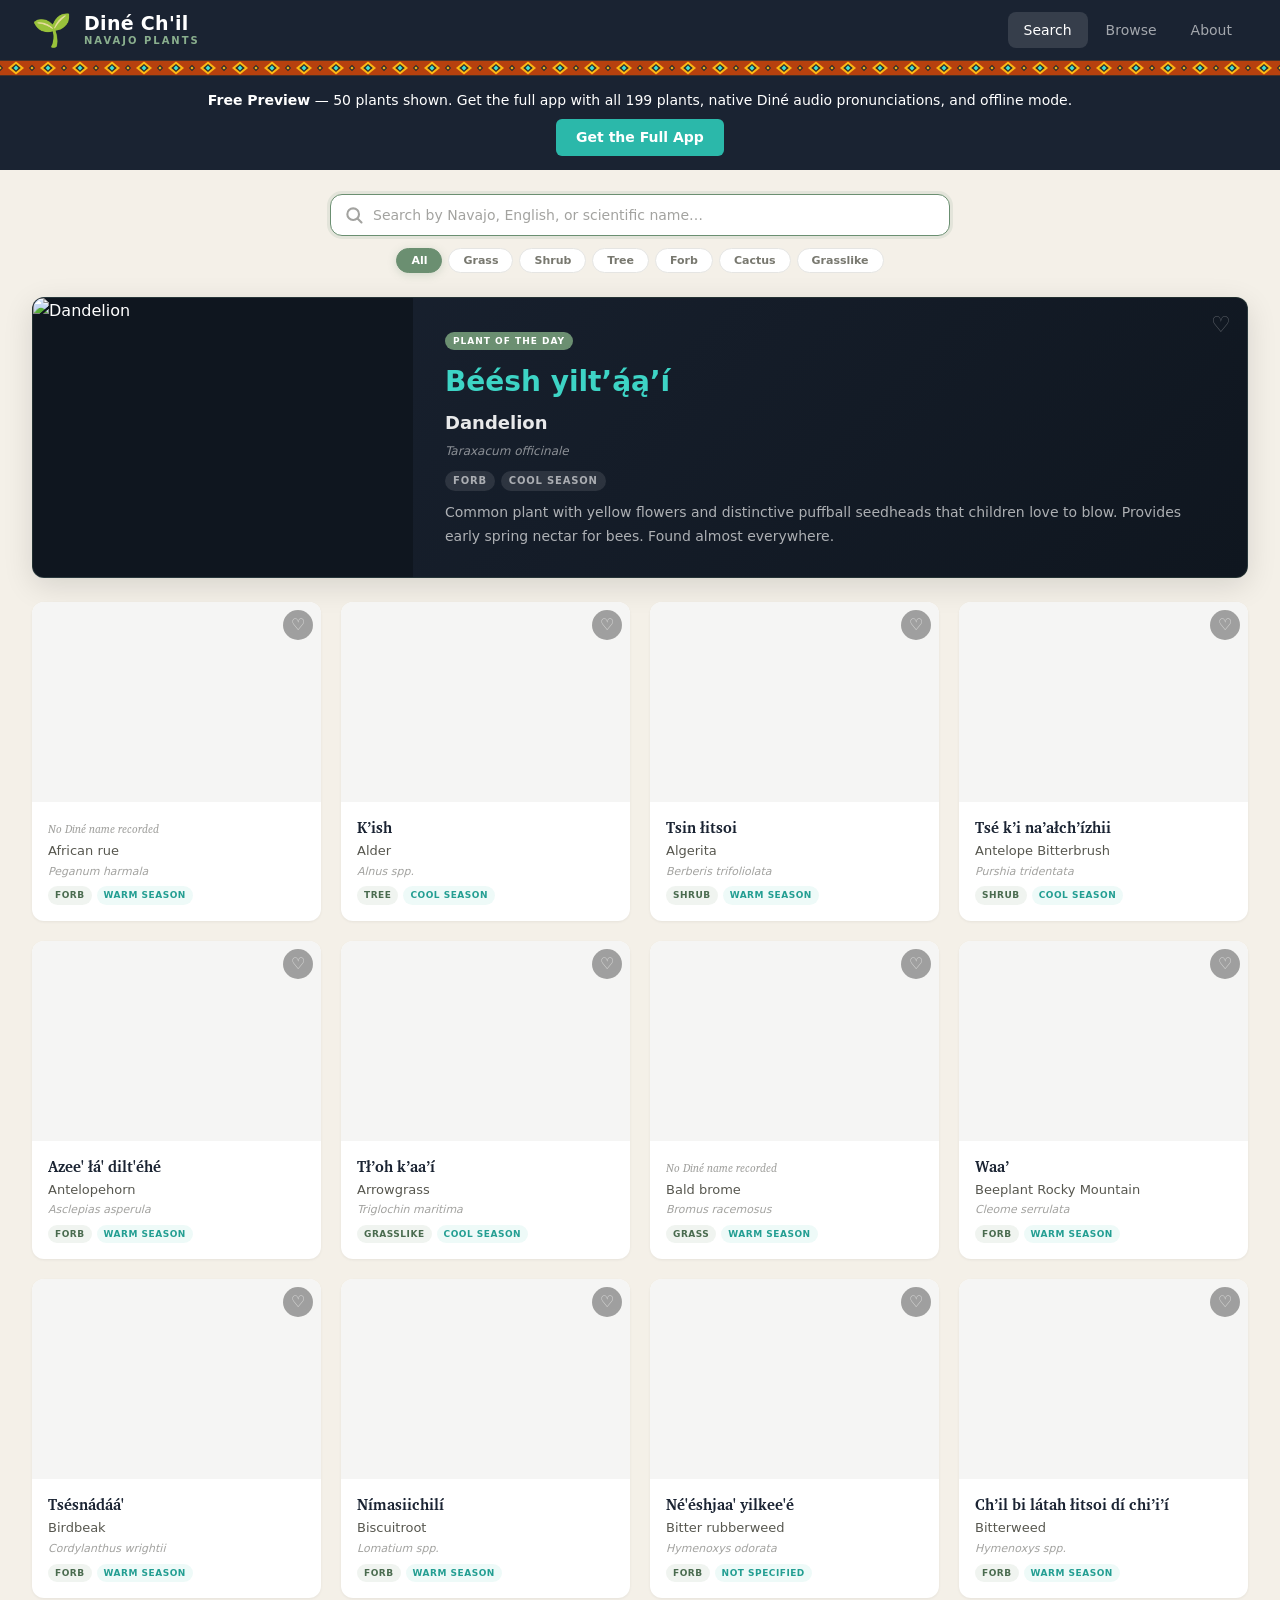
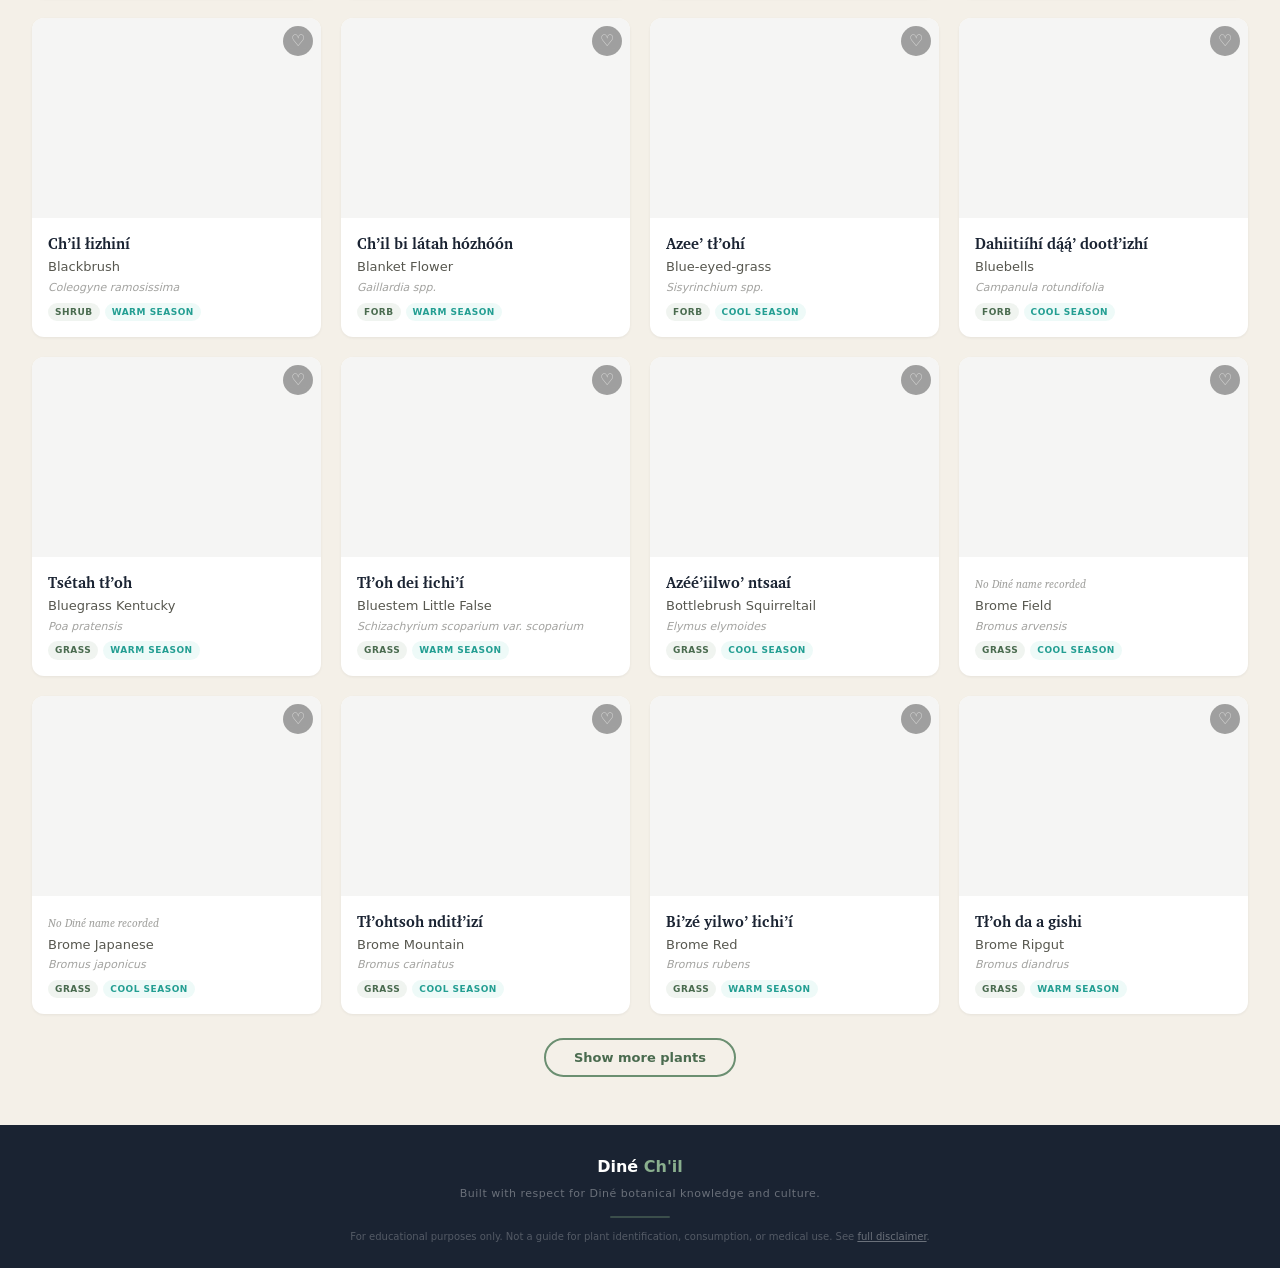
==== index.html @ a709531f "Free preview site — 50 plants, no audio, promo banner Limited version for GitHub Pages. Drives users" ====
<!DOCTYPE html>
<html lang="en">
<head>
  <meta charset="UTF-8">
  <meta name="viewport" content="width=device-width, initial-scale=1.0">
  <title>Diné Ch'il — Navajo Plants</title>
  <link rel="preconnect" href="https://fonts.googleapis.com">
  <link rel="preconnect" href="https://fonts.gstatic.com" crossorigin>
  <link href="https://fonts.googleapis.com/css2?family=Noto+Sans:wght@600;700&display=swap" rel="stylesheet">
  <link href="https://fonts.googleapis.com/css2?family=Charis+SIL:wght@400;700&display=swap" rel="stylesheet">
  <link rel="stylesheet" href="style.css">

  <!-- Open Graph / Link Preview -->
  <meta property="og:type" content="website">
  <meta property="og:title" content="Diné Ch'il — Navajo Plants">
  <meta property="og:description" content="Explore Navajo plant names and learn about the plants found across the Navajo Nation.">

  <!-- Twitter Card -->
  <meta name="twitter:card" content="summary_large_image">
  <meta name="twitter:title" content="Diné Ch'il — Navajo Plants">
  <meta name="twitter:description" content="Explore Navajo plant names and learn about the plants found across the Navajo Nation.">
</head>
<body>

  <!-- Top Navigation -->
  <nav class="top-nav">
    <div class="nav-inner">
      <a href="#" class="logo" data-nav="search">
        <div class="nav-logo-icon">&#127793;</div>
        <div class="nav-logo-text">
          <span class="nav-logo-title">Diné Ch'il</span>
          <span class="nav-logo-sub">NAVAJO PLANTS</span>
        </div>
      </a>
      <div class="nav-links">
        <a href="#" data-nav="search" class="active">Search</a>
        <a href="#" data-nav="browse">Browse</a>
        <a href="#" data-nav="about">About</a>
      </div>
      <button class="nav-hamburger" id="hamburger-btn" aria-label="Menu">
        <svg viewBox="0 0 24 24" width="24" height="24" fill="none" stroke="currentColor" stroke-width="2" stroke-linecap="round"><line x1="3" y1="6" x2="21" y2="6"/><line x1="3" y1="12" x2="21" y2="12"/><line x1="3" y1="18" x2="21" y2="18"/></svg>
      </button>
      <div class="nav-mobile-menu" id="mobile-menu">
        <a href="#" data-nav="search" class="active">Search</a>
        <a href="#" data-nav="browse">Browse</a>
        <a href="#" data-nav="about">About</a>
      </div>
    </div>
  </nav>

  <!-- Southwest Diamond Pattern Strip -->
  <div class="rug-strip" aria-hidden="true">
    <svg xmlns="http://www.w3.org/2000/svg" width="100%" height="100%" preserveAspectRatio="none">
      <defs>
        <pattern id="rug-pattern" x="0" y="0" width="32" height="16" patternUnits="userSpaceOnUse">
          <rect width="32" height="16" fill="#B7410E"/>
          <polygon points="16,1.6 24,8 16,14.4 8,8" fill="#FDB813" stroke="none"/>
          <polygon points="16,4 20.8,8 16,12 11.2,8" fill="#2C2C2C" stroke="none"/>
          <polygon points="16,5.6 18.4,8 16,10.4 13.6,8" fill="#40E0D0" stroke="none"/>
          <polygon points="0,4.8 3.2,8 0,11.2 -3.2,8" fill="#2C2C2C" stroke="none"/>
          <polygon points="0,6.4 1.6,8 0,9.6 -1.6,8" fill="#FDB813" stroke="none"/>
          <polygon points="32,4.8 35.2,8 32,11.2 28.8,8" fill="#2C2C2C" stroke="none"/>
          <polygon points="32,6.4 33.6,8 32,9.6 30.4,8" fill="#FDB813" stroke="none"/>
          <rect x="0" y="0" width="32" height="0.8" fill="#2C2C2C"/>
          <rect x="0" y="15.2" width="32" height="0.8" fill="#2C2C2C"/>
        </pattern>
      </defs>
      <rect width="100%" height="100%" fill="url(#rug-pattern)"/>
    </svg>
  </div>

  <!-- App Promo Banner -->
  <div class="promo-banner">
    <p><strong>Free Preview</strong> — 50 plants shown. Get the full app with all 199 plants, native Diné audio pronunciations, and offline mode.</p>
    <a href="#" class="promo-btn">Get the Full App</a>
  </div>

  <!-- HOME SECTION -->
  <section id="section-search" class="section active">
    <div class="content-wrap-wide">

      <!-- Search bar -->
      <div class="search-bar-wrap">
        <div class="search-box">
          <svg class="search-icon" viewBox="0 0 24 24" width="20" height="20" fill="none" stroke="currentColor" stroke-width="2.5" stroke-linecap="round"><circle cx="11" cy="11" r="7"/><line x1="16.5" y1="16.5" x2="21" y2="21"/></svg>
          <input type="text" id="search-input" placeholder="Search by Navajo, English, or scientific name…" autocomplete="off" spellcheck="false">
          <button id="clear-btn" class="clear-btn" aria-label="Clear search" hidden>&times;</button>
        </div>
        <div class="filter-row" id="filter-row">
          <button class="filter-chip active" data-type="all">All</button>
          <button class="filter-chip" data-type="Grass">Grass</button>
          <button class="filter-chip" data-type="Shrub">Shrub</button>
          <button class="filter-chip" data-type="Tree">Tree</button>
          <button class="filter-chip" data-type="Forb">Forb</button>
          <button class="filter-chip" data-type="Cactus">Cactus</button>
          <button class="filter-chip" data-type="Grasslike">Grasslike</button>
        </div>
      </div>

      <!-- Featured Plant of the Day -->
      <div class="featured-hero" id="featured-card">
        <div class="featured-img-wrap">
          <img id="featured-img" class="featured-img" src="" alt="">
        </div>
        <div class="featured-info">
          <span class="featured-label">Plant of the Day</span>
          <h2 class="featured-navajo" id="featured-navajo"></h2>
          <p class="featured-english" id="featured-english"></p>
          <p class="featured-scientific" id="featured-scientific"></p>
          <div class="featured-badges">
            <span class="featured-type-badge" id="featured-type"></span>
            <span class="featured-season-badge" id="featured-season"></span>
          </div>
          <p class="featured-desc" id="featured-desc"></p>
        </div>
        <button class="fav-btn" id="featured-fav" aria-label="Save to favorites">&#9825;</button>
      </div>

      <!-- Results count -->
      <div id="results-header" class="results-header" hidden>
        <span id="results-count"></span>
      </div>

      <!-- Plant card grid -->
      <div class="plant-grid" id="plant-grid"></div>

      <!-- Load more -->
      <button id="load-more" class="load-more" hidden>Show more plants</button>

    </div>
  </section>

  <!-- BROWSE SECTION -->
  <section id="section-browse" class="section">
    <div class="content-wrap">
      <h2 class="section-heading">Browse by Plant Type</h2>
      <div class="browse-type-grid" id="browse-type-grid"></div>
      <div id="browse-results" class="results-area" hidden>
        <h3 id="browse-type-heading" class="browse-type-heading"></h3>
        <div id="browse-list" class="plant-grid"></div>
        <button id="browse-more" class="load-more" hidden>Show more</button>
      </div>
    </div>
  </section>

  <!-- FAVORITES SECTION -->
  <section id="section-favorites" class="section">
    <div class="content-wrap">
      <h2 class="section-heading">Saved Plants</h2>
      <p id="fav-empty" class="empty-msg">No favorites yet. Tap the heart on any plant to save it here.</p>
      <div id="fav-list" class="plant-grid"></div>
    </div>
  </section>

  <!-- DETAIL MODAL -->
  <div class="detail-overlay" id="detail-overlay" hidden>
    <div class="detail-modal">
      <button class="detail-close" id="detail-close" aria-label="Close">&times;</button>
      <div class="detail-gallery" id="detail-gallery">
        <img class="detail-img" id="detail-img" src="" alt="">
        <button class="gallery-btn gallery-prev" id="gallery-prev" aria-label="Previous photo">&#8249;</button>
        <button class="gallery-btn gallery-next" id="gallery-next" aria-label="Next photo">&#8250;</button>
        <div class="gallery-dots" id="gallery-dots"></div>
        <div class="gallery-counter" id="gallery-counter"></div>
        <div class="gallery-notice" id="gallery-notice"></div>
      </div>
      <div class="detail-header">
        <span class="detail-type-badge" id="detail-type"></span>
        <span class="detail-season" id="detail-season"></span>
      </div>
      <div class="detail-navajo-wrap">
        <h2 class="detail-navajo" id="detail-navajo"></h2>
        <button class="audio-btn" id="audio-btn" aria-label="Listen to pronunciation" hidden>
          <svg viewBox="0 0 24 24" width="20" height="20" fill="none" stroke="currentColor" stroke-width="2" stroke-linecap="round" stroke-linejoin="round"><polygon points="11 5 6 9 2 9 2 15 6 15 11 19 11 5"/><path d="M15.54 8.46a5 5 0 0 1 0 7.07"/><path d="M19.07 4.93a10 10 0 0 1 0 14.14"/></svg>
        </button>
      </div>
      <h3 class="detail-english" id="detail-english"></h3>
      <p class="detail-scientific" id="detail-scientific"></p>
      <p class="detail-aka" id="detail-aka"></p>
      <div class="detail-description" id="detail-description"></div>
      <div class="detail-meta">
        <div class="detail-meta-item" id="detail-habitat-row">
          <span class="detail-meta-label">Habitat</span>
          <span class="detail-meta-value" id="detail-habitat"></span>
        </div>
        <div class="detail-meta-item" id="detail-considerations-row">
          <span class="detail-meta-label">Notes</span>
          <span class="detail-meta-value" id="detail-considerations"></span>
        </div>
      </div>
      <button class="detail-fav-btn" id="detail-fav">
        <span id="detail-fav-icon">&#9825;</span> Save to Favorites
      </button>
    </div>
  </div>

  <!-- FULLSCREEN LIGHTBOX (desktop only) -->
  <div class="lightbox-overlay" id="lightbox-overlay" hidden>
    <button class="lightbox-close" id="lightbox-close" aria-label="Close fullscreen">&times;</button>
    <div class="lightbox-content">
      <button class="lightbox-nav lightbox-prev" id="lightbox-prev" aria-label="Previous photo">&#8249;</button>
      <img class="lightbox-img" id="lightbox-img" src="" alt="">
      <button class="lightbox-nav lightbox-next" id="lightbox-next" aria-label="Next photo">&#8250;</button>
    </div>
    <div class="lightbox-counter" id="lightbox-counter"></div>
    <div class="lightbox-hint">Click anywhere or press Esc to close</div>
  </div>

  <!-- ABOUT SECTION -->
  <section id="section-about" class="section">
    <div class="content-wrap">
      <div class="about-content">
        <h2>About Diné Ch'il</h2>
        <p>This free preview contains <strong>50 of 199 plants found across the Navajo Nation</strong>. Get the full app with all plants, audio pronunciations by a native Diné speaker, and offline support.</p>
        <h3>How to Use</h3>
        <ul>
          <li><strong>Search</strong> — Type any Navajo, English, or scientific name. Filter by plant type using the chips below the search bar.</li>
          <li><strong>Browse</strong> — Explore plants grouped by type: grasses, shrubs, trees, forbs, cacti, and grasslike plants.</li>
          <li><strong>Details</strong> — Tap any plant to see its full information including habitat, growing season, and special notes.</li>
          <li><strong>Favorites</strong> — Tap the heart icon to save plants for quick reference.</li>
        </ul>
        <h3>Data</h3>
        <p>Plant data compiled for educational and cultural preservation purposes. Navajo names reflect traditional naming by Diné communities.</p>
        <h3>Disclaimer</h3>
        <p>This app is for <strong>educational and informational purposes only</strong>. It is not a field guide for identifying edible, medicinal, or toxic plants. Do not eat, touch, or use any plant based on information in this app. Plant identification requires expert knowledge — misidentification can result in serious injury or death.</p>
        <p>Information about plant toxicity to livestock is provided as general awareness only and should not replace consultation with a veterinarian or range management professional. The creators of this app accept no liability for any harm, injury, loss, or damage resulting from the use of information presented here.</p>
        <p>When in doubt, consult a qualified professional.</p>
        <h3>Photo Credits</h3>
        <p>Plant photographs are sourced from <a href="https://www.inaturalist.org" target="_blank" rel="noopener">iNaturalist</a> community observations, used under Creative Commons licenses (CC BY-NC). All photos remain the property of their original photographers.</p>
        <div id="photo-credits" class="photo-credits"></div>
        <p class="about-note">Diné Ch'il &bull; Built with respect for Diné botanical knowledge and culture.</p>
      </div>
    </div>
  </section>

  <!-- Footer -->
  <footer class="site-footer">
    <div class="footer-logo">Diné <span>Ch'il</span></div>
    <p class="footer-tagline">Built with respect for Diné botanical knowledge and culture.</p>
    <div class="footer-divider"></div>
    <p class="footer-disclaimer">For educational purposes only. Not a guide for plant identification, consumption, or medical use. See <a href="#" data-nav="about">full disclaimer</a>.</p>
  </footer>

  <!-- Mobile bottom nav -->
  <nav class="bottom-nav">
    <button data-nav="search" class="active">
      <svg viewBox="0 0 24 24" width="22" height="22" fill="none" stroke="currentColor" stroke-width="2" stroke-linecap="round"><circle cx="11" cy="11" r="7"/><line x1="16.5" y1="16.5" x2="21" y2="21"/></svg>
      <span>Search</span>
    </button>
    <button data-nav="browse">
      <svg viewBox="0 0 24 24" width="22" height="22" fill="none" stroke="currentColor" stroke-width="2" stroke-linecap="round"><path d="M4 6h16M4 12h16M4 18h10"/></svg>
      <span>Browse</span>
    </button>
    <button data-nav="favorites">
      <svg viewBox="0 0 24 24" width="22" height="22" fill="none" stroke="currentColor" stroke-width="2" stroke-linecap="round"><path d="M12 21l-1.45-1.32C5.4 15.36 2 12.28 2 8.5 2 5.42 4.42 3 7.5 3c1.74 0 3.41.81 4.5 2.09C13.09 3.81 14.76 3 16.5 3 19.58 3 22 5.42 22 8.5c0 3.78-3.4 6.86-8.55 11.18L12 21z"/></svg>
      <span>Favorites</span>
    </button>
    <button data-nav="about">
      <svg viewBox="0 0 24 24" width="22" height="22" fill="none" stroke="currentColor" stroke-width="2" stroke-linecap="round"><circle cx="12" cy="12" r="10"/><line x1="12" y1="16" x2="12" y2="12"/><line x1="12" y1="8" x2="12.01" y2="8"/></svg>
      <span>About</span>
    </button>
  </nav>

  <script src="app.js"></script>
</body>
</html>
---- style.css ----
/* ===== RESET & BASE ===== */
*, *::before, *::after { box-sizing: border-box; margin: 0; padding: 0; }

:root {
  --turquoise: #2BB8AA;
  --turquoise-dark: #239E92;
  --turquoise-light: #3DD4C5;
  --navy: #1A2332;
  --navy-deep: #0F161F;
  --cream: #F4F0E8;
  --sand: #EBE6DB;
  --clay: #C7593A;
  --clay-dark: #A94828;
  --clay-light: #D4734E;
  --sage: #6B8F71;
  --sage-dark: #4A6B4F;
  --sage-light: #8AAF8E;
  --white: #FFFFFF;
  --gray-50: #FAFAF9;
  --gray-100: #F5F5F4;
  --gray-200: #E5E5E3;
  --gray-300: #D4D4D2;
  --gray-400: #A3A3A0;
  --gray-500: #78786F;
  --gray-600: #57574F;
  --gray-800: #2C2C28;
  --radius: 12px;
  --radius-sm: 8px;
  --shadow-sm: 0 1px 3px rgba(0,0,0,.06);
  --shadow: 0 2px 8px rgba(0,0,0,.08);
  --shadow-lg: 0 8px 30px rgba(0,0,0,.12);
  --font: 'Segoe UI', system-ui, -apple-system, sans-serif;
  --transition: .2s ease;
}

html { scroll-behavior: smooth; }

body {
  font-family: var(--font);
  background: var(--cream);
  color: var(--gray-800);
  line-height: 1.6;
  min-height: 100vh;
  display: flex;
  flex-direction: column;
}

a { color: var(--turquoise-dark); text-decoration: none; }

/* ===== TOP NAV ===== */
.top-nav {
  background: var(--navy);
  color: var(--white);
  position: sticky;
  top: 0;
  z-index: 100;
}

.nav-inner {
  max-width: 1440px;
  margin: 0 auto;
  display: flex;
  align-items: center;
  justify-content: space-between;
  padding: 0 32px;
  height: 60px;
}

.logo {
  display: flex;
  align-items: center;
  gap: 12px;
  text-decoration: none;
  color: var(--white);
}

.nav-logo-icon { font-size: 32px; line-height: 1; }

.nav-logo-text {
  display: flex;
  flex-direction: column;
  line-height: 1.15;
}

.nav-logo-title { font-size: 19px; font-weight: 700; letter-spacing: .3px; }

.nav-logo-sub {
  font-size: 10px;
  font-weight: 600;
  letter-spacing: 2px;
  color: var(--sage-light);
  text-transform: uppercase;
}

.nav-links { display: flex; gap: 2px; }

.nav-links a {
  color: rgba(255,255,255,.6);
  padding: 7px 16px;
  border-radius: var(--radius-sm);
  font-size: 14px;
  font-weight: 500;
  transition: var(--transition);
}

.nav-links a:hover { color: var(--white); background: rgba(255,255,255,.07); }
.nav-links a.active { color: var(--white); background: rgba(255,255,255,.12); }

.nav-hamburger {
  display: none;
  background: none;
  border: none;
  color: var(--white);
  cursor: pointer;
  padding: 4px;
}

.nav-mobile-menu {
  display: none;
  position: absolute;
  top: 100%;
  right: 16px;
  background: var(--navy);
  border-radius: var(--radius-sm);
  box-shadow: var(--shadow-lg);
  overflow: hidden;
  z-index: 101;
  border: 1px solid rgba(255,255,255,.1);
}

.nav-mobile-menu.open { display: flex; flex-direction: column; }

.nav-mobile-menu a {
  color: rgba(255,255,255,.6);
  padding: 12px 24px;
  font-size: 14px;
  font-weight: 500;
  transition: var(--transition);
}

.nav-mobile-menu a:hover,
.nav-mobile-menu a.active {
  color: var(--white);
  background: rgba(255,255,255,.08);
}

/* ===== SOUTHWEST RUG DIAMOND STRIP ===== */
.rug-strip {
  height: 16px;
  position: relative;
  z-index: 1;
  overflow: hidden;
  line-height: 0;
}

.rug-strip svg { display: block; width: 100%; height: 100%; }

/* ===== SECTIONS ===== */
.section { display: none; background: var(--cream); flex-shrink: 0; }
.section.active { display: block; }

.content-wrap {
  max-width: 900px;
  margin: 0 auto;
  padding: 0 24px;
}

.content-wrap-wide {
  max-width: 1440px;
  margin: 0 auto;
  padding: 0 32px 48px;
}

.section-heading {
  font-size: 22px;
  font-weight: 700;
  margin: 24px 0 16px;
  color: var(--navy);
}

/* ===== SEARCH BAR ===== */
.search-bar-wrap {
  max-width: 620px;
  margin: 24px auto 0;
  text-align: center;
}

.search-box {
  position: relative;
  display: flex;
  align-items: center;
}

.search-icon {
  position: absolute;
  left: 14px;
  color: var(--gray-400);
  pointer-events: none;
}

#search-input {
  width: 100%;
  padding: 12px 44px 12px 42px;
  font-size: 14px;
  font-family: var(--font);
  border: 1.5px solid var(--gray-200);
  border-radius: var(--radius);
  outline: none;
  background: var(--white);
  color: var(--gray-800);
  transition: var(--transition);
  box-shadow: var(--shadow-sm);
}

#search-input::placeholder { color: var(--gray-400); }
#search-input:focus { border-color: var(--sage); box-shadow: 0 0 0 3px rgba(107,143,113,.12); }

.clear-btn {
  position: absolute;
  right: 10px;
  background: none;
  border: none;
  font-size: 20px;
  color: var(--gray-400);
  cursor: pointer;
  padding: 4px 8px;
  line-height: 1;
}

.clear-btn:hover { color: var(--gray-800); }

/* ===== FILTER CHIPS ===== */
.filter-row {
  display: flex;
  flex-wrap: wrap;
  justify-content: center;
  gap: 6px;
  margin-top: 12px;
}

.filter-chip {
  padding: 5px 14px;
  font-size: 11px;
  font-family: var(--font);
  font-weight: 600;
  border: 1.5px solid var(--gray-200);
  border-radius: 999px;
  background: var(--white);
  color: var(--gray-500);
  cursor: pointer;
  transition: var(--transition);
}

.filter-chip:hover { border-color: var(--sage); color: var(--sage-dark); }
.filter-chip:active { transform: scale(.96); }

.filter-chip.active {
  background: var(--sage);
  color: var(--white);
  border-color: var(--sage);
  box-shadow: 0 2px 8px rgba(107,143,113,.25);
}

/* ===== FEATURED HERO ===== */
.featured-hero {
  display: flex;
  background: linear-gradient(135deg, var(--navy) 0%, var(--navy-deep) 100%);
  color: var(--white);
  border-radius: var(--radius);
  overflow: hidden;
  position: relative;
  margin: 24px 0;
  box-shadow: var(--shadow-lg);
  cursor: pointer;
  border: 1px solid rgba(107,143,113,.2);
}

.featured-img-wrap {
  width: 380px;
  min-height: 260px;
  flex-shrink: 0;
  overflow: hidden;
  background: var(--navy-deep);
}

.featured-img {
  width: 100%;
  height: 100%;
  object-fit: cover;
  display: block;
}

.featured-info {
  padding: 28px 32px;
  flex: 1;
  min-width: 0;
}

.featured-label {
  display: inline-block;
  background: var(--sage);
  color: var(--white);
  font-size: 9px;
  font-weight: 700;
  text-transform: uppercase;
  letter-spacing: 1px;
  padding: 2px 8px;
  border-radius: 999px;
  margin-bottom: 10px;
}

.featured-navajo {
  font-size: 28px;
  font-weight: 700;
  margin-bottom: 4px;
  color: var(--turquoise-light);
}

.featured-english {
  font-size: 18px;
  font-weight: 600;
  opacity: .9;
  margin-bottom: 4px;
}

.featured-scientific {
  font-size: 12px;
  font-style: italic;
  opacity: .5;
  margin-bottom: 10px;
}

.featured-badges {
  display: flex;
  gap: 6px;
  margin-bottom: 10px;
}

.featured-type-badge,
.featured-season-badge {
  display: inline-block;
  background: rgba(255,255,255,.1);
  color: rgba(255,255,255,.6);
  font-size: 10px;
  font-weight: 600;
  text-transform: uppercase;
  letter-spacing: .8px;
  padding: 2px 8px;
  border-radius: 999px;
}

.featured-desc {
  font-size: 14px;
  opacity: .65;
  line-height: 1.7;
}

.fav-btn {
  position: absolute;
  top: 16px;
  right: 16px;
  background: none;
  border: none;
  font-size: 22px;
  color: rgba(255,255,255,.3);
  cursor: pointer;
  transition: var(--transition);
  line-height: 1;
  z-index: 2;
}

.fav-btn:hover { color: var(--clay); }
.fav-btn.saved { color: var(--clay); }

/* ===== RESULTS HEADER ===== */
.results-header {
  font-size: 13px;
  color: var(--gray-500);
  margin-bottom: 12px;
  font-weight: 600;
}

/* ===== PLANT CARD GRID ===== */
.plant-grid {
  display: grid;
  grid-template-columns: repeat(auto-fill, minmax(280px, 1fr));
  gap: 20px;
}

.plant-card {
  background: var(--white);
  border-radius: var(--radius);
  overflow: hidden;
  box-shadow: var(--shadow-sm);
  cursor: pointer;
  transition: transform .2s ease, box-shadow .2s ease;
  position: relative;
}

.plant-card:hover {
  transform: translateY(-4px);
  box-shadow: var(--shadow-lg);
}

.plant-card-img-wrap {
  width: 100%;
  height: 200px;
  overflow: hidden;
  background: var(--gray-100);
}

.plant-card-img {
  width: 100%;
  height: 100%;
  object-fit: cover;
  display: block;
  transition: transform .3s ease;
}

.plant-card:hover .plant-card-img { transform: scale(1.05); }

.plant-card-body {
  padding: 14px 16px 16px;
}

.plant-card-navajo {
  font-size: 15px;
  font-weight: 700;
  color: var(--navy);
  margin-bottom: 1px;
  white-space: nowrap;
  overflow: hidden;
  text-overflow: ellipsis;
  font-family: 'Charis SIL', serif;
}

.plant-card-english {
  font-size: 13px;
  color: var(--gray-600);
  margin-bottom: 1px;
  white-space: nowrap;
  overflow: hidden;
  text-overflow: ellipsis;
}

.plant-card-scientific {
  font-size: 11px;
  color: var(--gray-400);
  font-style: italic;
  margin-bottom: 6px;
  white-space: nowrap;
  overflow: hidden;
  text-overflow: ellipsis;
}

.plant-card-badges {
  display: flex;
  gap: 5px;
  flex-wrap: wrap;
}

.plant-card-badge {
  display: inline-block;
  font-size: 9px;
  font-weight: 600;
  text-transform: uppercase;
  letter-spacing: .5px;
  padding: 2px 7px;
  border-radius: 999px;
  background: rgba(107,143,113,.1);
  color: var(--sage-dark);
}

.plant-card-badge.season {
  background: rgba(43,184,170,.08);
  color: var(--turquoise-dark);
}

.plant-card-fav {
  position: absolute;
  top: 8px;
  right: 8px;
  background: rgba(0,0,0,.35);
  border: none;
  font-size: 16px;
  color: rgba(255,255,255,.7);
  cursor: pointer;
  transition: var(--transition);
  line-height: 1;
  width: 30px;
  height: 30px;
  border-radius: 50%;
  display: flex;
  align-items: center;
  justify-content: center;
  backdrop-filter: blur(4px);
}

.plant-card-fav:hover { color: var(--clay-light); background: rgba(0,0,0,.5); }
.plant-card-fav.saved { color: var(--clay); background: rgba(255,255,255,.85); }

.plant-card-no-navajo {
  color: var(--gray-400);
  font-style: italic;
  font-size: 11px;
  font-weight: 400;
}

.detail-navajo-missing {
  font-size: 14px;
  font-style: italic;
  color: var(--gray-400);
  font-weight: 400;
}

.load-more {
  display: block;
  margin: 24px auto 0;
  padding: 10px 28px;
  font-size: 13px;
  font-family: var(--font);
  font-weight: 600;
  border: 2px solid var(--sage);
  border-radius: 999px;
  background: transparent;
  color: var(--sage-dark);
  cursor: pointer;
  transition: var(--transition);
}

.load-more:hover { background: var(--sage); color: var(--white); }

/* ===== BROWSE TYPE GRID ===== */
.browse-type-grid {
  display: grid;
  grid-template-columns: repeat(auto-fill, minmax(140px, 1fr));
  gap: 10px;
  margin-bottom: 20px;
}

.browse-type-tile {
  display: flex;
  flex-direction: column;
  align-items: center;
  justify-content: center;
  background: var(--white);
  border: 1.5px solid var(--gray-200);
  border-radius: var(--radius);
  padding: 18px 12px;
  cursor: pointer;
  transition: var(--transition);
}

.browse-type-tile:hover { border-color: var(--sage); }
.browse-type-tile.active { background: var(--sage); color: var(--white); border-color: var(--sage); }

.browse-type-icon { font-size: 28px; margin-bottom: 6px; line-height: 1; }
.browse-type-name { font-size: 13px; font-weight: 700; color: var(--navy); }
.browse-type-tile.active .browse-type-name { color: var(--white); }
.browse-type-count { font-size: 10px; color: var(--gray-400); margin-top: 2px; }
.browse-type-tile.active .browse-type-count { color: rgba(255,255,255,.7); }

.browse-type-heading {
  font-size: 18px;
  color: var(--navy);
  margin-bottom: 10px;
}

.results-list { list-style: none; }

/* ===== DETAIL MODAL ===== */
.detail-overlay {
  position: fixed;
  inset: 0;
  background: rgba(15,22,31,.6);
  z-index: 200;
  display: flex;
  align-items: center;
  justify-content: center;
  padding: 20px;
  backdrop-filter: blur(4px);
}

.detail-overlay[hidden] { display: none; }

.detail-modal {
  background: var(--white);
  border-radius: var(--radius);
  max-width: 620px;
  width: 100%;
  max-height: 90vh;
  overflow-y: auto;
  padding: 0;
  position: relative;
  box-shadow: var(--shadow-lg);
  animation: modalIn .2s ease;
}

@keyframes modalIn {
  from { opacity: 0; transform: translateY(20px) scale(.97); }
  to { opacity: 1; transform: translateY(0) scale(1); }
}

.detail-gallery {
  position: relative;
  width: 100%;
  overflow: hidden;
  background: var(--gray-100);
}

.detail-img {
  width: 100%;
  height: 360px;
  object-fit: cover;
  display: block;
  background: var(--gray-100);
  cursor: zoom-in;
}

.gallery-btn {
  position: absolute;
  top: 50%;
  transform: translateY(-50%);
  background: rgba(0,0,0,.45);
  border: none;
  color: var(--white);
  font-size: 28px;
  width: 36px;
  height: 36px;
  border-radius: 50%;
  cursor: pointer;
  display: flex;
  align-items: center;
  justify-content: center;
  transition: var(--transition);
  backdrop-filter: blur(4px);
  z-index: 2;
  line-height: 1;
  padding: 0 0 2px;
}

.gallery-btn:hover { background: rgba(0,0,0,.7); }

.gallery-prev { left: 10px; }
.gallery-next { right: 10px; }

.gallery-dots {
  position: absolute;
  bottom: 10px;
  left: 50%;
  transform: translateX(-50%);
  display: flex;
  gap: 6px;
  z-index: 2;
}

.gallery-dot {
  width: 8px;
  height: 8px;
  border-radius: 50%;
  border: none;
  background: rgba(255,255,255,.4);
  cursor: pointer;
  padding: 0;
  transition: var(--transition);
}

.gallery-dot:hover { background: rgba(255,255,255,.7); }
.gallery-dot.active { background: var(--white); transform: scale(1.2); }

.gallery-counter {
  position: absolute;
  top: 10px;
  left: 12px;
  background: rgba(0,0,0,.45);
  color: var(--white);
  font-size: 11px;
  font-weight: 600;
  padding: 3px 9px;
  border-radius: 999px;
  z-index: 2;
  backdrop-filter: blur(4px);
}

/* ===== FULLSCREEN LIGHTBOX (desktop only) ===== */
.lightbox-overlay {
  position: fixed;
  inset: 0;
  background: rgba(0,0,0,.92);
  z-index: 300;
  display: flex;
  align-items: center;
  justify-content: center;
  cursor: zoom-out;
  padding: 24px;
}

.lightbox-overlay[hidden] { display: none; }

.lightbox-img {
  max-width: 100%;
  max-height: 92vh;
  object-fit: contain;
  border-radius: 4px;
  box-shadow: 0 0 60px rgba(0,0,0,.5);
  display: block;
}

.lightbox-close {
  position: absolute;
  top: 16px;
  right: 20px;
  background: rgba(255,255,255,.15);
  border: none;
  color: var(--white);
  font-size: 24px;
  width: 40px;
  height: 40px;
  border-radius: 50%;
  cursor: pointer;
  display: flex;
  align-items: center;
  justify-content: center;
  transition: var(--transition);
  z-index: 2;
}

.lightbox-close:hover { background: rgba(255,255,255,.3); }

.lightbox-hint {
  position: absolute;
  bottom: 16px;
  left: 50%;
  transform: translateX(-50%);
  color: rgba(255,255,255,.4);
  font-size: 12px;
  pointer-events: none;
}

.lightbox-content {
  position: relative;
  display: flex;
  align-items: center;
  justify-content: center;
  max-width: 95vw;
  max-height: 92vh;
}

.lightbox-nav {
  position: absolute;
  top: 50%;
  transform: translateY(-50%);
  background: rgba(0,0,0,.45);
  border: none;
  color: var(--white);
  font-size: 32px;
  width: 44px;
  height: 44px;
  border-radius: 50%;
  cursor: pointer;
  display: flex;
  align-items: center;
  justify-content: center;
  transition: var(--transition);
  line-height: 1;
  padding: 0 0 3px;
  z-index: 2;
  backdrop-filter: blur(4px);
}

.lightbox-nav:hover { background: rgba(0,0,0,.7); }
.lightbox-prev { left: 12px; }
.lightbox-next { right: 12px; }

.lightbox-counter {
  position: absolute;
  top: 20px;
  left: 20px;
  color: rgba(255,255,255,.5);
  font-size: 13px;
  font-weight: 600;
}

@media (max-width: 768px) {
  .lightbox-overlay { padding: 0; }
  .lightbox-img {
    max-width: 100vw;
    max-height: 80vh;
    border-radius: 0;
  }
  .lightbox-nav {
    width: 32px;
    height: 32px;
    font-size: 24px;
    background: rgba(0,0,0,.45);
  }
  .lightbox-prev { left: 6px; }
  .lightbox-next { right: 6px; }
  .lightbox-hint { display: none; }
  .lightbox-counter {
    top: auto;
    bottom: 16px;
    left: 50%;
    transform: translateX(-50%);
    font-size: 13px;
    background: rgba(0,0,0,.5);
    padding: 4px 14px;
    border-radius: 999px;
  }
  .lightbox-close { top: 10px; right: 12px; width: 36px; height: 36px; }
}

.gallery-notice {
  position: absolute;
  bottom: 0;
  left: 0;
  right: 0;
  background: rgba(0,0,0,.55);
  color: rgba(255,255,255,.85);
  font-size: 11px;
  font-style: italic;
  text-align: center;
  padding: 6px 12px;
  z-index: 2;
  backdrop-filter: blur(4px);
}

.detail-close {
  position: absolute;
  top: 12px;
  right: 14px;
  background: rgba(0,0,0,.4);
  border: none;
  font-size: 20px;
  color: var(--white);
  cursor: pointer;
  width: 32px;
  height: 32px;
  border-radius: 50%;
  display: flex;
  align-items: center;
  justify-content: center;
  transition: var(--transition);
  z-index: 2;
  backdrop-filter: blur(4px);
}

.detail-close:hover { background: rgba(0,0,0,.6); }

.detail-header {
  display: flex;
  gap: 8px;
  align-items: center;
  margin-bottom: 12px;
  padding: 18px 24px 0;
}

.detail-type-badge {
  display: inline-block;
  font-size: 10px;
  font-weight: 700;
  text-transform: uppercase;
  letter-spacing: .8px;
  padding: 3px 10px;
  border-radius: 999px;
  background: var(--sage);
  color: var(--white);
}

.detail-season {
  font-size: 10px;
  font-weight: 600;
  text-transform: uppercase;
  letter-spacing: .5px;
  color: var(--turquoise-dark);
  background: rgba(43,184,170,.1);
  padding: 3px 10px;
  border-radius: 999px;
}

.detail-navajo-wrap {
  display: flex;
  align-items: center;
  gap: 10px;
  padding: 0 24px;
  margin-bottom: 2px;
}
.detail-navajo {
  font-size: 26px;
  font-weight: 700;
  color: var(--navy);
  margin-bottom: 0;
  padding: 0;
  min-width: 0;
  word-wrap: break-word;
  line-height: 1.5;
  font-family: 'Charis SIL', serif;
}
.audio-btn {
  display: flex;
  align-items: center;
  justify-content: center;
  width: 32px;
  height: 32px;
  border: none;
  border-radius: 50%;
  background: var(--turquoise);
  color: var(--white);
  cursor: pointer;
  flex-shrink: 0;
  transition: background .2s, transform .15s;
}
.audio-btn:hover { background: var(--turquoise-dark); }
.audio-btn:active { transform: scale(.92); }
.audio-btn.playing { background: var(--sage); }
.audio-btn svg { stroke: var(--white); }

.detail-english {
  font-size: 17px;
  font-weight: 600;
  color: var(--gray-600);
  margin-bottom: 2px;
  padding: 0 24px;
}

.detail-scientific {
  font-size: 13px;
  color: var(--gray-400);
  font-style: italic;
  margin-bottom: 4px;
  padding: 0 24px;
}

.detail-aka {
  font-size: 12px;
  color: var(--gray-400);
  margin-bottom: 16px;
  padding: 0 24px;
}

.detail-aka:empty { display: none; }

.detail-description {
  font-size: 14px;
  color: var(--gray-600);
  line-height: 1.7;
  margin: 0 24px 16px;
  padding: 14px 16px;
  background: var(--gray-50);
  border-radius: var(--radius-sm);
  border-left: 3px solid var(--sage);
}

.detail-meta {
  display: flex;
  flex-direction: column;
  gap: 8px;
  margin: 0 24px 18px;
}

.detail-meta-item { display: flex; gap: 10px; }

.detail-meta-label {
  font-size: 11px;
  font-weight: 700;
  text-transform: uppercase;
  letter-spacing: .8px;
  color: var(--gray-400);
  min-width: 70px;
  flex-shrink: 0;
}

.detail-meta-value { font-size: 13px; color: var(--gray-600); }

.detail-fav-btn {
  display: flex;
  align-items: center;
  justify-content: center;
  gap: 6px;
  width: calc(100% - 48px);
  margin: 0 24px;
  padding: 10px;
  font-size: 13px;
  font-family: var(--font);
  font-weight: 600;
  border: 2px solid var(--gray-200);
  border-radius: var(--radius-sm);
  background: var(--white);
  color: var(--gray-500);
  cursor: pointer;
  transition: var(--transition);
}

.detail-fav-btn:hover { border-color: var(--clay); color: var(--clay); }
.detail-fav-btn.saved { border-color: var(--clay); color: var(--clay); background: rgba(199,89,58,.04); }

/* ===== FAVORITES ===== */
.empty-msg {
  text-align: center;
  color: var(--gray-400);
  padding: 48px 20px;
  font-size: 14px;
}

/* ===== ABOUT ===== */
.about-content {
  max-width: 640px;
  padding-top: 24px;
  padding-bottom: 16px;
}

.about-content h2 { font-size: 24px; color: var(--navy); margin-bottom: 14px; }
.about-content h3 { font-size: 16px; color: var(--navy); margin: 20px 0 6px; }
.about-content p { margin-bottom: 10px; color: var(--gray-600); font-size: 13px; }
.about-content ul { padding-left: 22px; margin-bottom: 10px; }
.about-content li { margin-bottom: 6px; color: var(--gray-600); font-size: 13px; }

.photo-credits {
  max-height: 200px;
  overflow-y: auto;
  font-size: 11px;
  color: var(--gray-400);
  line-height: 1.6;
  margin-bottom: 10px;
}

.about-note {
  margin-top: 24px;
  font-size: 11px;
  color: var(--gray-400);
  border-top: 1px solid var(--gray-200);
  padding-top: 12px;
}

/* ===== FOOTER ===== */
.site-footer {
  margin-top: auto;
  background: var(--navy);
  color: rgba(255,255,255,.5);
  text-align: center;
  padding: 28px 24px 24px;
  font-size: 12px;
  line-height: 1.8;
}

.footer-logo { font-size: 16px; font-weight: 700; color: var(--white); }
.footer-logo span { color: var(--sage-light); }
.footer-tagline { font-size: 11px; color: rgba(255,255,255,.35); margin-top: 2px; letter-spacing: .5px; }
.footer-divider { width: 60px; height: 2px; background: var(--sage); margin: 12px auto; border-radius: 1px; opacity: .4; }
.footer-copy { font-size: 11px; color: rgba(255,255,255,.3); }
.footer-disclaimer { font-size: 10px; color: rgba(255,255,255,.25); margin-top: 8px; line-height: 1.4; }
.footer-disclaimer a { color: rgba(255,255,255,.35); text-decoration: underline; }

/* ===== BOTTOM NAV (mobile) ===== */
.bottom-nav {
  display: none;
  position: fixed;
  bottom: 0;
  left: 0;
  right: 0;
  background: var(--white);
  border-top: 1px solid var(--gray-200);
  z-index: 100;
  padding: 4px 0 env(safe-area-inset-bottom, 6px);
}

.bottom-nav button {
  flex: 1;
  display: flex;
  flex-direction: column;
  align-items: center;
  gap: 2px;
  background: none;
  border: none;
  color: var(--gray-400);
  font-size: 10px;
  font-family: var(--font);
  padding: 5px 0;
  cursor: pointer;
  transition: var(--transition);
}

.bottom-nav button.active { color: var(--sage); }
.bottom-nav button:hover { color: var(--sage-dark); }

mark {
  background: rgba(107,143,113,.18);
  color: inherit;
  border-radius: 2px;
  padding: 0 1px;
}

/* ===== RESPONSIVE ===== */
@media (max-width: 768px) {
  .nav-links { display: none; }
  .nav-hamburger { display: block; }
  .bottom-nav { display: flex; }

  .nav-logo-title { font-size: 14px; }
  .nav-logo-sub { font-size: 7px; }

  #search-input { font-size: 15px; }

  .featured-hero { flex-direction: column; }
  .featured-img-wrap { width: 100%; min-height: 180px; height: 180px; }
  .featured-info { padding: 16px 18px; }
  .featured-navajo { font-size: 20px; }

  .plant-grid { grid-template-columns: repeat(auto-fill, minmax(160px, 1fr)); gap: 12px; }
  .plant-card-img-wrap { height: 130px; }

  .site-footer { padding-bottom: 80px; }
  .content-wrap { padding: 0 16px; }
  .content-wrap-wide { padding: 0 16px 48px; }

  .browse-type-grid { grid-template-columns: repeat(auto-fill, minmax(110px, 1fr)); gap: 8px; }

  .detail-img { height: 220px; }
  .detail-modal { max-height: 95vh; }
}

@media (max-width: 400px) {
  .nav-logo-icon { font-size: 20px; }
  .filter-chip { padding: 4px 10px; font-size: 10px; }
  .plant-grid { grid-template-columns: repeat(2, 1fr); gap: 10px; }
  .plant-card-img-wrap { height: 110px; }
}

/* Promo Banner */
.promo-banner {
  background: var(--navy);
  color: var(--white);
  text-align: center;
  padding: 14px 24px;
  font-size: 14px;
  line-height: 1.5;
}
.promo-banner p { margin-bottom: 8px; }
.promo-btn {
  display: inline-block;
  background: var(--turquoise);
  color: var(--white);
  text-decoration: none;
  padding: 8px 20px;
  border-radius: 6px;
  font-weight: 700;
  font-size: 14px;
  transition: background .2s;
}
.promo-btn:hover { background: var(--turquoise-dark); }
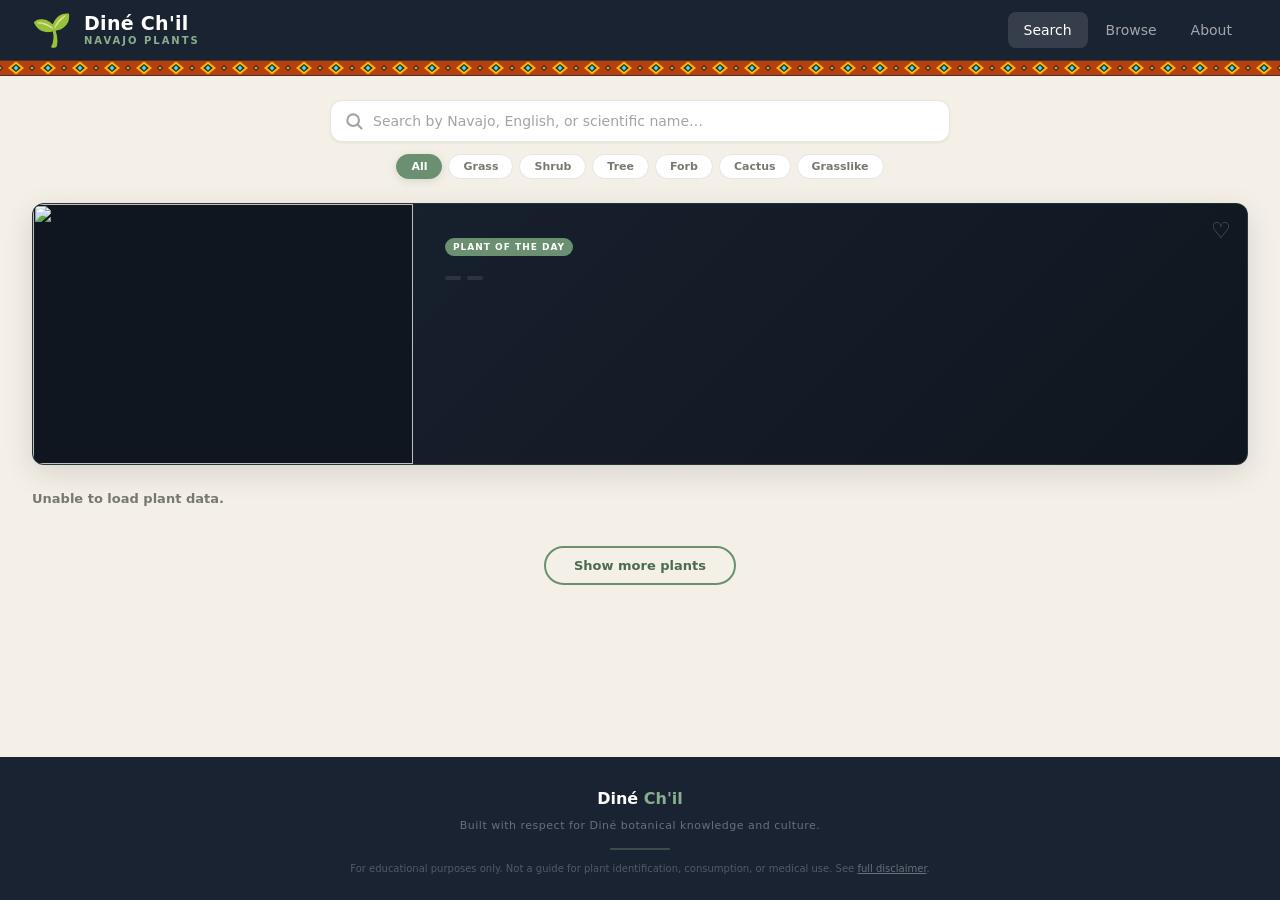
==== commit a6374fac: "Replace promo banner with audio upsell popup Tapping the audio button in the detail view now shows a" ====
--- a/index.html
+++ b/index.html
@@ -69,11 +69,6 @@
     </svg>
   </div>
 
-  <!-- App Promo Banner -->
-  <div class="promo-banner">
-    <p><strong>Free Preview</strong> — 50 plants shown. Get the full app with all 199 plants, native Diné audio pronunciations, and offline mode.</p>
-    <a href="#" class="promo-btn">Get the Full App</a>
-  </div>
 
   <!-- HOME SECTION -->
   <section id="section-search" class="section active">
@@ -261,6 +256,16 @@
     </button>
   </nav>
 
+  <!-- Upsell Modal -->
+  <div class="upsell-overlay" id="upsell-overlay" hidden>
+    <div class="upsell-modal">
+      <button class="upsell-close" aria-label="Close">&times;</button>
+      <h3>Hear the Pronunciation</h3>
+      <p>Get the full app for native Diné audio pronunciations of all 199 plants, plus offline mode.</p>
+      <a href="#" class="upsell-btn">Get the Full App</a>
+    </div>
+  </div>
+
   <script src="app.js"></script>
 </body>
 </html>
--- a/style.css
+++ b/style.css
@@ -1126,25 +1126,59 @@
   .plant-card-img-wrap { height: 110px; }
 }
 
-/* Promo Banner */
-.promo-banner {
-  background: var(--navy);
-  color: var(--white);
+
+/* Upsell Modal */
+.upsell-overlay {
+  position: fixed;
+  inset: 0;
+  background: rgba(0,0,0,.6);
+  display: flex;
+  align-items: center;
+  justify-content: center;
+  z-index: 9999;
+  padding: 24px;
+}
+.upsell-overlay[hidden] { display: none; }
+.upsell-modal {
+  background: var(--white);
+  border-radius: var(--radius);
+  padding: 32px 28px;
+  max-width: 360px;
+  width: 100%;
   text-align: center;
-  padding: 14px 24px;
-  font-size: 14px;
+  position: relative;
+  box-shadow: 0 12px 40px rgba(0,0,0,.2);
+}
+.upsell-close {
+  position: absolute;
+  top: 12px;
+  right: 16px;
+  background: none;
+  border: none;
+  font-size: 24px;
+  cursor: pointer;
+  color: var(--gray-500);
+}
+.upsell-modal h3 {
+  font-size: 20px;
+  margin-bottom: 12px;
+  color: var(--navy);
+}
+.upsell-modal p {
+  font-size: 15px;
+  color: var(--gray-600);
   line-height: 1.5;
-}
-.promo-banner p { margin-bottom: 8px; }
-.promo-btn {
+  margin-bottom: 20px;
+}
+.upsell-btn {
   display: inline-block;
   background: var(--turquoise);
   color: var(--white);
   text-decoration: none;
-  padding: 8px 20px;
-  border-radius: 6px;
+  padding: 12px 28px;
+  border-radius: 8px;
   font-weight: 700;
-  font-size: 14px;
+  font-size: 15px;
   transition: background .2s;
 }
-.promo-btn:hover { background: var(--turquoise-dark); }
+.upsell-btn:hover { background: var(--turquoise-dark); }
